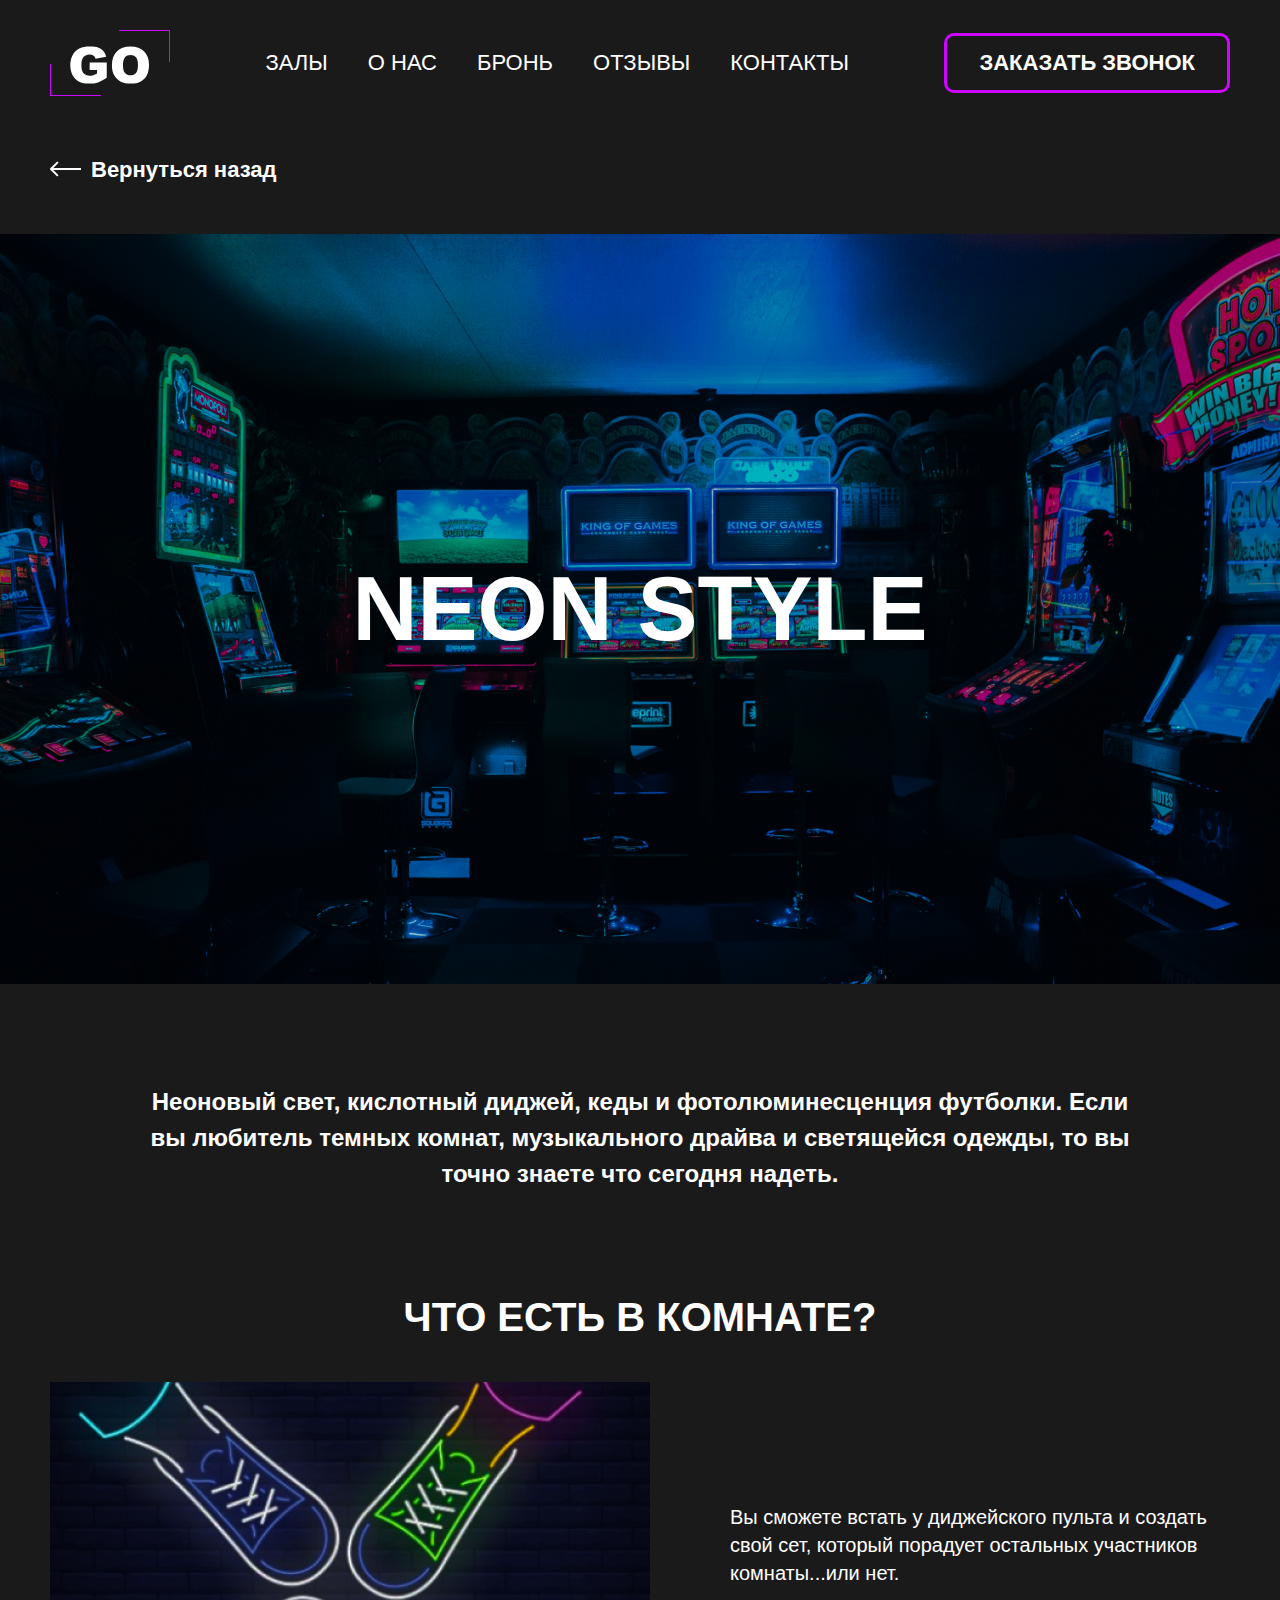
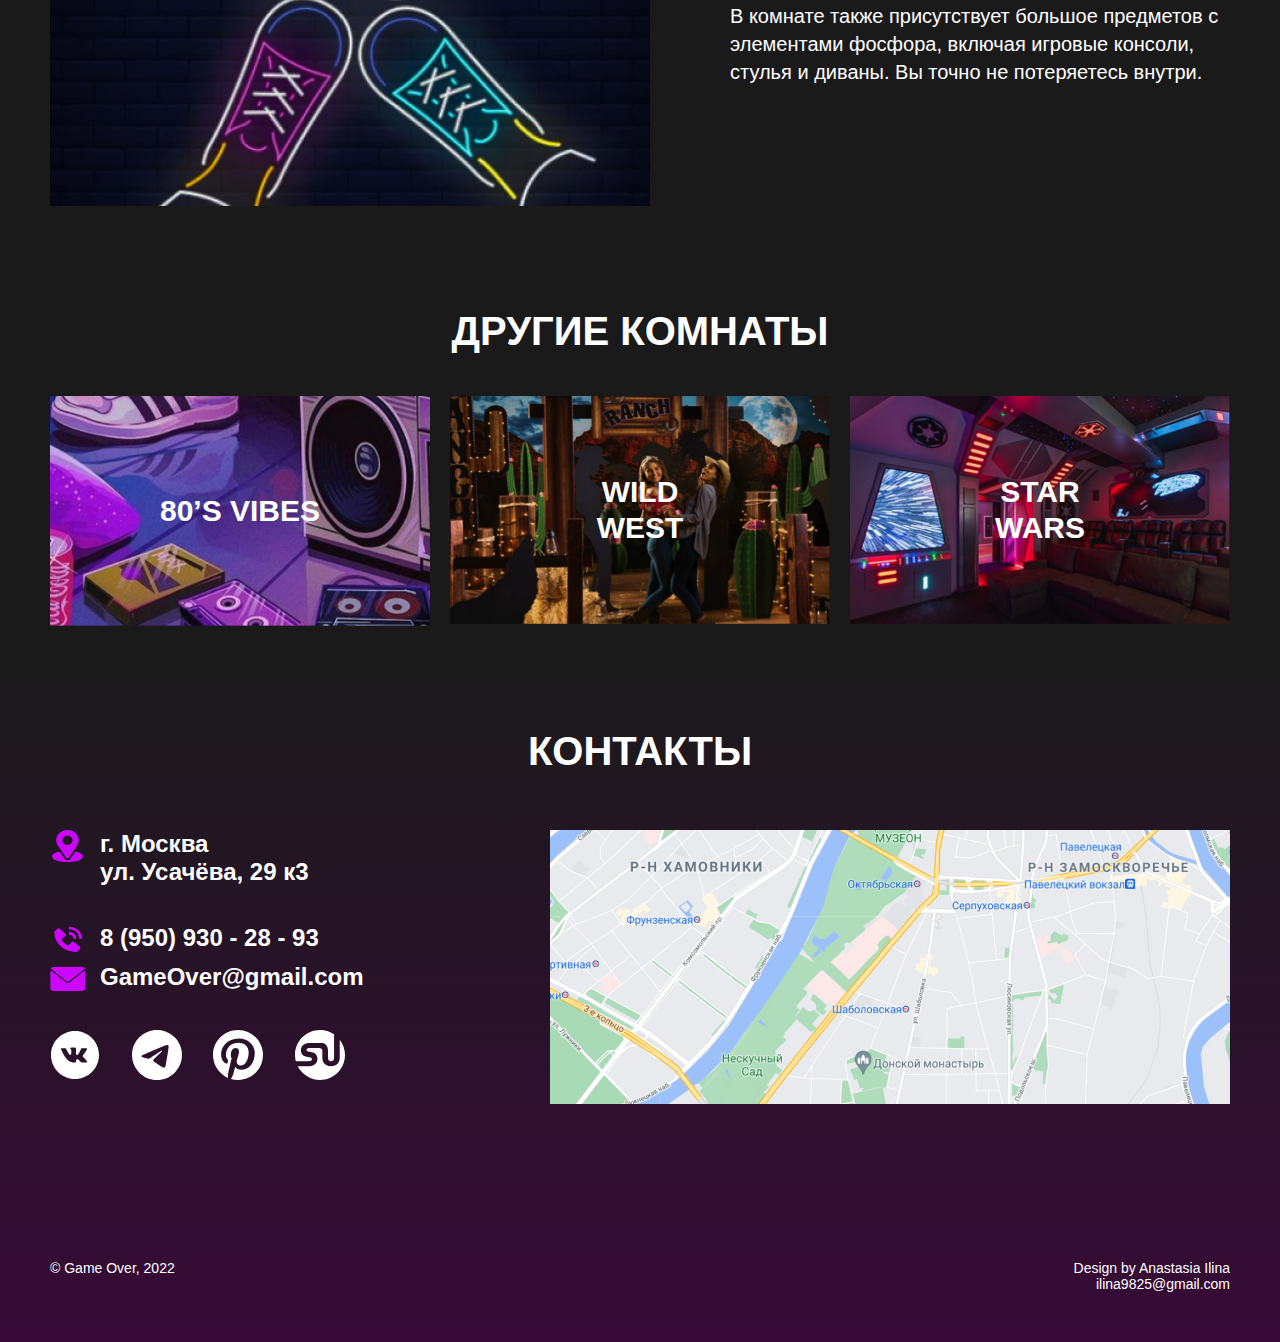
==== neonstyle.html @ b6113f1c "end room" ====
<!DOCTYPE html>
<html lang="ru">
  <head>
    <meta charset="UTF-8" />
    <meta name="viewport" content="width=device-width, initial-scale=1.0" />
    <link rel="icon" type="image/svg+xml" href="img/favicon.svg" />
    <link rel="icon" type="image/png" href="img/favicon.png" />
    <link rel="stylesheet" href="css/style.css" />
    <title>GO</title>
  </head>
  <body>
    <header class="header-room">
      <div class="container">
        <nav class="header-room__nav">
          <img class="header-room__img" src="img/logo-header.svg" alt="Логотип GO" />
          <ul class="header-room__list">
            <li><a class="header-room__link" href="index.html#halls">Залы</a></li>
            <li><a class="header-room__link" href="index.html#about">О нас</a></li>
            <li><a class="header-room__link" href="index.html#reserve">Бронь</a></li>
            <li><a class="header-room__link" href="index.html#reviews">Отзывы</a></li>
            <li><a class="header-room__link" href="index.html#contacts">Контакты</a></li>
          </ul>
          <button class="header-room__button" href="#">Заказать звонок</button>
        </nav>
        <a class="goto" href="index.html">Вернуться назад</a>
      </div>
    </header>

    <main>
      <section class="banner-room">
        <h2 class="banner-room__title banner-room__title_neon">neon style</h2>
        <div class="container">
          <p class="banner-room__text">
            Неоновый свет, кислотный диджей, кеды и фотолюминесценция футболки. Если вы любитель темных комнат, музыкального драйва и светящейся одежды, то вы точно знаете что сегодня надеть.
          </p>
        </div>
      </section>

      <section class="available-room">
        <div class="container">
          <h2 class="available-room__title title">Что есть в комнате?</h2>
          <div class="available-room__content">
            <div class="available-room__picture">
              <img class="available-room__img" src="img/room/neon_s.jpg" alt="" />
            </div>
            <div class="available-room__block">
              <p class="available-room__text">Вы сможете встать у диджейского пульта и создать свой сет, который порадует остальных участников комнаты...или нет.</p>
              <p class="available-room__text">В комнате также присутствует большое предметов с элементами фосфора, включая игровые консоли, стулья и диваны. Вы точно не потеряетесь внутри.</p>
            </div>
          </div>
        </div>
      </section>

      <section class="room">
        <div class="container">
          <h2 class="room__title title">Другие комнаты</h2>
          <ul class="room__list">
            <li class="room__item">
              <a class="room__link room__link_vibes" href="vibes.html">80’s vibes</a>
            </li>
            <li class="room__item">
              <a class="room__link room__link_wild" href="wildwest.html">Wild<span class="room__span"> west</span></a>
            </li>
            <li class="room__item">
              <a class="room__link room__link_star" href="starwars.html">Star<span class="room__span">wars</span></a>
            </li>
          </ul>
        </div>
      </section>
    </main>
    <footer class="footer" id="contacts">
      <div class="container">
        <h2 class="footer__title title">Контакты</h2>

        <div class="footer__block">
          <div class="footer__contacts">
            <address class="footer__address address">
              <p class="address__link address__contacts address__contacts_bg_cart">г. Москва ул.&nbsp;Усачёва,&nbsp;29 к3</p>
              <a class="address__link address__contacts address__contacts_bg_tel" href="tel:89509302893">8 (950) 930 - 28 - 93</a>
              <a class="address__link address__contacts address__contacts_bg_mail" href="mailto:gameover@gmail.com">GameOver@gmail.com</a>
            </address>

            <ul class="social">
              <li class="social__item">
                <a class="social__link" href="#">
                  <svg width="50" height="50" viewbox="0 0 50 50" fill="currentColor" xmlns="http://www.w3.org/2000/svg">
                    <path
                      d="M24.9999 1C11.7449 1 0.999878 11.745 0.999878 25C0.999878 38.255 11.7449 49 24.9999 49C38.2549 49 48.9999 38.255 48.9999 25C48.9999 11.745 38.2549 1 24.9999 1ZM34.2299 28.0775C34.2299 28.0775 36.3524 30.1725 36.8749 31.145C36.8899 31.165 36.8974 31.185 36.9024 31.195C37.1149 31.5525 37.1649 31.83 37.0599 32.0375C36.8849 32.3825 36.2849 32.5525 36.0799 32.5675H32.3299C32.0699 32.5675 31.5249 32.5 30.8649 32.045C30.3574 31.69 29.8574 31.1075 29.3699 30.54C28.6424 29.695 28.0124 28.965 27.3774 28.965C27.2967 28.9649 27.2166 28.9775 27.1399 29.0025C26.6599 29.1575 26.0449 29.8425 26.0449 31.6675C26.0449 32.2375 25.5949 32.565 25.2774 32.565H23.5599C22.9749 32.565 19.9274 32.36 17.2274 29.5125C13.9224 26.025 10.9474 19.03 10.9224 18.965C10.7349 18.5125 11.1224 18.27 11.5449 18.27H15.3324C15.8374 18.27 16.0024 18.5775 16.1174 18.85C16.2524 19.1675 16.7474 20.43 17.5599 21.85C18.8774 24.165 19.6849 25.105 20.3324 25.105C20.4538 25.1036 20.573 25.0727 20.6799 25.015C21.5249 24.545 21.3674 21.5325 21.3299 20.9075C21.3299 20.79 21.3274 19.56 20.8949 18.97C20.5849 18.5425 20.0574 18.38 19.7374 18.32C19.8669 18.1413 20.0375 17.9964 20.2349 17.8975C20.8149 17.6075 21.8599 17.565 22.8974 17.565H23.4749C24.5999 17.58 24.8899 17.6525 25.2974 17.755C26.1224 17.9525 26.1399 18.485 26.0674 20.3075C26.0449 20.825 26.0224 21.41 26.0224 22.1C26.0224 22.25 26.0149 22.41 26.0149 22.58C25.9899 23.5075 25.9599 24.56 26.6149 24.9925C26.7003 25.0461 26.799 25.0746 26.8999 25.075C27.1274 25.075 27.8124 25.075 29.6674 21.8925C30.2395 20.8681 30.7366 19.8037 31.1549 18.7075C31.1924 18.6425 31.3024 18.4425 31.4324 18.365C31.5283 18.3161 31.6347 18.2912 31.7424 18.2925H36.1949C36.6799 18.2925 37.0124 18.365 37.0749 18.5525C37.1849 18.85 37.0549 19.7575 35.0224 22.51L34.1149 23.7075C32.2724 26.1225 32.2724 26.245 34.2299 28.0775Z"
                    />
                  </svg>
                </a>
              </li>

              <li class="social__item">
                <a class="social__link" href="#">
                  <svg width="50" height="50" viewbox="0 0 50 50" fill="currentColor" xmlns="http://www.w3.org/2000/svg">
                    <path
                      d="M49.9999 25C49.9999 31.6304 47.366 37.9893 42.6775 42.6777C37.9891 47.3661 31.6303 50 24.9999 50C18.3695 50 12.0106 47.3661 7.32221 42.6777C2.6338 37.9893 -0.00012207 31.6304 -0.00012207 25C-0.00012207 18.3696 2.6338 12.0107 7.32221 7.32233C12.0106 2.63392 18.3695 0 24.9999 0C31.6303 0 37.9891 2.63392 42.6775 7.32233C47.366 12.0107 49.9999 18.3696 49.9999 25ZM25.8968 18.4563C23.4655 19.4688 18.603 21.5625 11.3155 24.7375C10.1343 25.2062 9.51238 25.6687 9.45613 26.1187C9.36238 26.8781 10.3155 27.1781 11.6124 27.5875L12.1593 27.7594C13.4343 28.175 15.153 28.6594 16.0436 28.6781C16.8561 28.6969 17.7593 28.3656 18.7561 27.6781C25.5655 23.0813 29.0811 20.7594 29.2999 20.7094C29.4561 20.6719 29.6749 20.6281 29.8186 20.7594C29.9655 20.8875 29.9499 21.1344 29.9343 21.2C29.8405 21.6031 26.0999 25.0781 24.1655 26.8781C23.5624 27.4406 23.1343 27.8375 23.0468 27.9281C22.8541 28.125 22.6582 28.3188 22.4593 28.5094C21.2718 29.6531 20.3843 30.5094 22.5061 31.9094C23.528 32.5844 24.3468 33.1375 25.1624 33.6937C26.0499 34.3 26.9374 34.9031 28.0874 35.6594C28.378 35.8469 28.6593 36.05 28.9311 36.2437C29.9655 36.9812 30.8999 37.6437 32.0468 37.5375C32.7155 37.475 33.4061 36.85 33.7561 34.975C34.5843 30.5469 36.2124 20.9562 36.5874 17.0031C36.6103 16.6745 36.5966 16.3444 36.5468 16.0187C36.5173 15.756 36.3902 15.5139 36.1905 15.3406C35.9062 15.1443 35.5672 15.0427 35.2218 15.05C34.2843 15.0656 32.8374 15.5688 25.8968 18.4563Z"
                    />
                  </svg>
                </a>
              </li>

              <li class="social__item">
                <a class="social__link" href="#">
                  <svg width="50" height="50" viewbox="0 0 50 50" fill="currentColor" xmlns="http://www.w3.org/2000/svg">
                    <path
                      d="M25.0005 0C11.1947 0 -0.000152588 11.1936 -0.000152588 25.0006C-0.000152588 35.2378 6.15562 44.0314 14.9646 47.8981C14.8941 46.1526 14.9511 44.0558 15.3998 42.159C15.8806 40.1282 18.6165 28.5359 18.6165 28.5359C18.6165 28.5359 17.8178 26.9397 17.8178 24.5808C17.8178 20.8763 19.9652 18.1077 22.6383 18.1077C24.912 18.1077 26.0107 19.8154 26.0107 21.8609C26.0107 24.1468 24.5537 27.5635 23.8037 30.7327C23.1768 33.3859 25.1338 35.5481 27.7498 35.5481C32.4864 35.5481 35.6761 29.4647 35.6761 22.2558C35.6761 16.7782 31.9864 12.6769 25.2742 12.6769C17.6902 12.6769 12.9659 18.3321 12.9659 24.6487C12.9659 26.8282 13.6082 28.3635 14.6146 29.5513C15.0768 30.0981 15.1409 30.318 14.9736 30.9462C14.8537 31.4058 14.5781 32.5128 14.4646 32.9519C14.2986 33.5853 13.7857 33.8109 13.2127 33.5776C9.71972 32.1513 8.0928 28.3263 8.0928 24.0263C8.0928 16.9237 14.0819 8.40898 25.9601 8.40898C35.5056 8.40898 41.7877 15.316 41.7877 22.732C41.7877 32.5378 36.3351 39.8647 28.2979 39.8647C25.5998 39.8647 23.0607 38.4051 22.1909 36.7487C22.1909 36.7487 20.7396 42.5077 20.4325 43.6218C19.9024 45.5494 18.8646 47.4763 17.9159 48.9769C20.2162 49.6571 22.6024 50.0025 25.0011 50.0026C38.8063 50.0013 49.9998 38.8071 49.9998 25.0006C49.9998 11.1936 38.8063 0 25.0005 0Z"
                    />
                  </svg>
                </a>
              </li>

              <li class="social__item">
                <a class="social__link" href="#">
                  <svg width="50" height="50" viewbox="0 0 50 50" fill="currentColor" xmlns="http://www.w3.org/2000/svg">
                    <path
                      fill-rule="evenodd"
                      clip-rule="evenodd"
                      d="M44.7441 9.66919C48.1583 14.0494 50.0085 19.4463 49.9999 24.9999C49.9999 38.8051 38.805 49.9999 25.0006 49.9999C15.2871 49.9999 6.86597 44.4576 2.72751 36.3647H13.6237C18.816 36.3647 22.4429 33.566 22.4429 29.0923C22.4429 19.6108 11.5051 23.4737 11.5051 20.1089C11.5051 18.4878 12.8057 17.898 15.1858 17.898H22.7692C24.8711 17.898 27.3435 18.275 27.3435 20.5685V28.1243C27.3435 33.5955 31.6159 36.364 36.0441 36.364C40.548 36.364 44.7435 33.5955 44.7435 28.1243V9.66919H44.7441Z"
                    />
                    <path
                      fill-rule="evenodd"
                      clip-rule="evenodd"
                      d="M25.0005 2.43241e-05C30.0173 -0.00698868 34.919 1.50262 39.0626 4.33079V28.3013C39.0626 29.9628 37.7037 31.3224 36.0447 31.3224C34.3838 31.3224 33.0261 29.9628 33.0261 28.3013V21.1186C33.0261 15.3846 30.1242 12.9994 26.3447 12.9994H14.0441C9.59088 12.9994 5.89665 15.834 5.89665 20.3289C5.89665 22.6289 6.8819 25.9994 11.5415 26.8353C15.337 27.5186 16.8351 27.3199 16.8351 29.3506C16.8351 31.3224 14.6261 31.3224 11.7101 31.3224H0.808189C0.269676 29.2582 -0.0019826 27.1334 -0.000143311 25C-0.000143311 11.1981 11.196 2.43241e-05 25.0005 2.43241e-05Z"
                    />
                  </svg>
                </a>
              </li>
            </ul>
          </div>
          <div class="footer__picture">
            <img class="footer__img" src="img/map.jpg" alt="карта" />
          </div>
        </div>
        <div class="copyright">
          <p class="footer__text">© Game Over, 2022</p>
          <div class="copyright__block">
            <p class="footer__text">Design by Anastasia Ilina</p>
            <p class="footer__text">ilina9825@gmail.com</p>
          </div>
        </div>
      </div>
    </footer>
  </body>
</html>
---- css/style.css ----
@import "var.css";
@import "normalize.css";
@import "global.css";
@import "header.css";
@import "banner.css";
@import "promo.css";
@import "halls.css";
@import "reserve.css";
@import "about.css";
@import "reviews.css";
@import "questions.css";
@import "footer.css";
@import "header-room.css";
@import "banner-room.css";
@import "available-room.css";
@import "room.css";
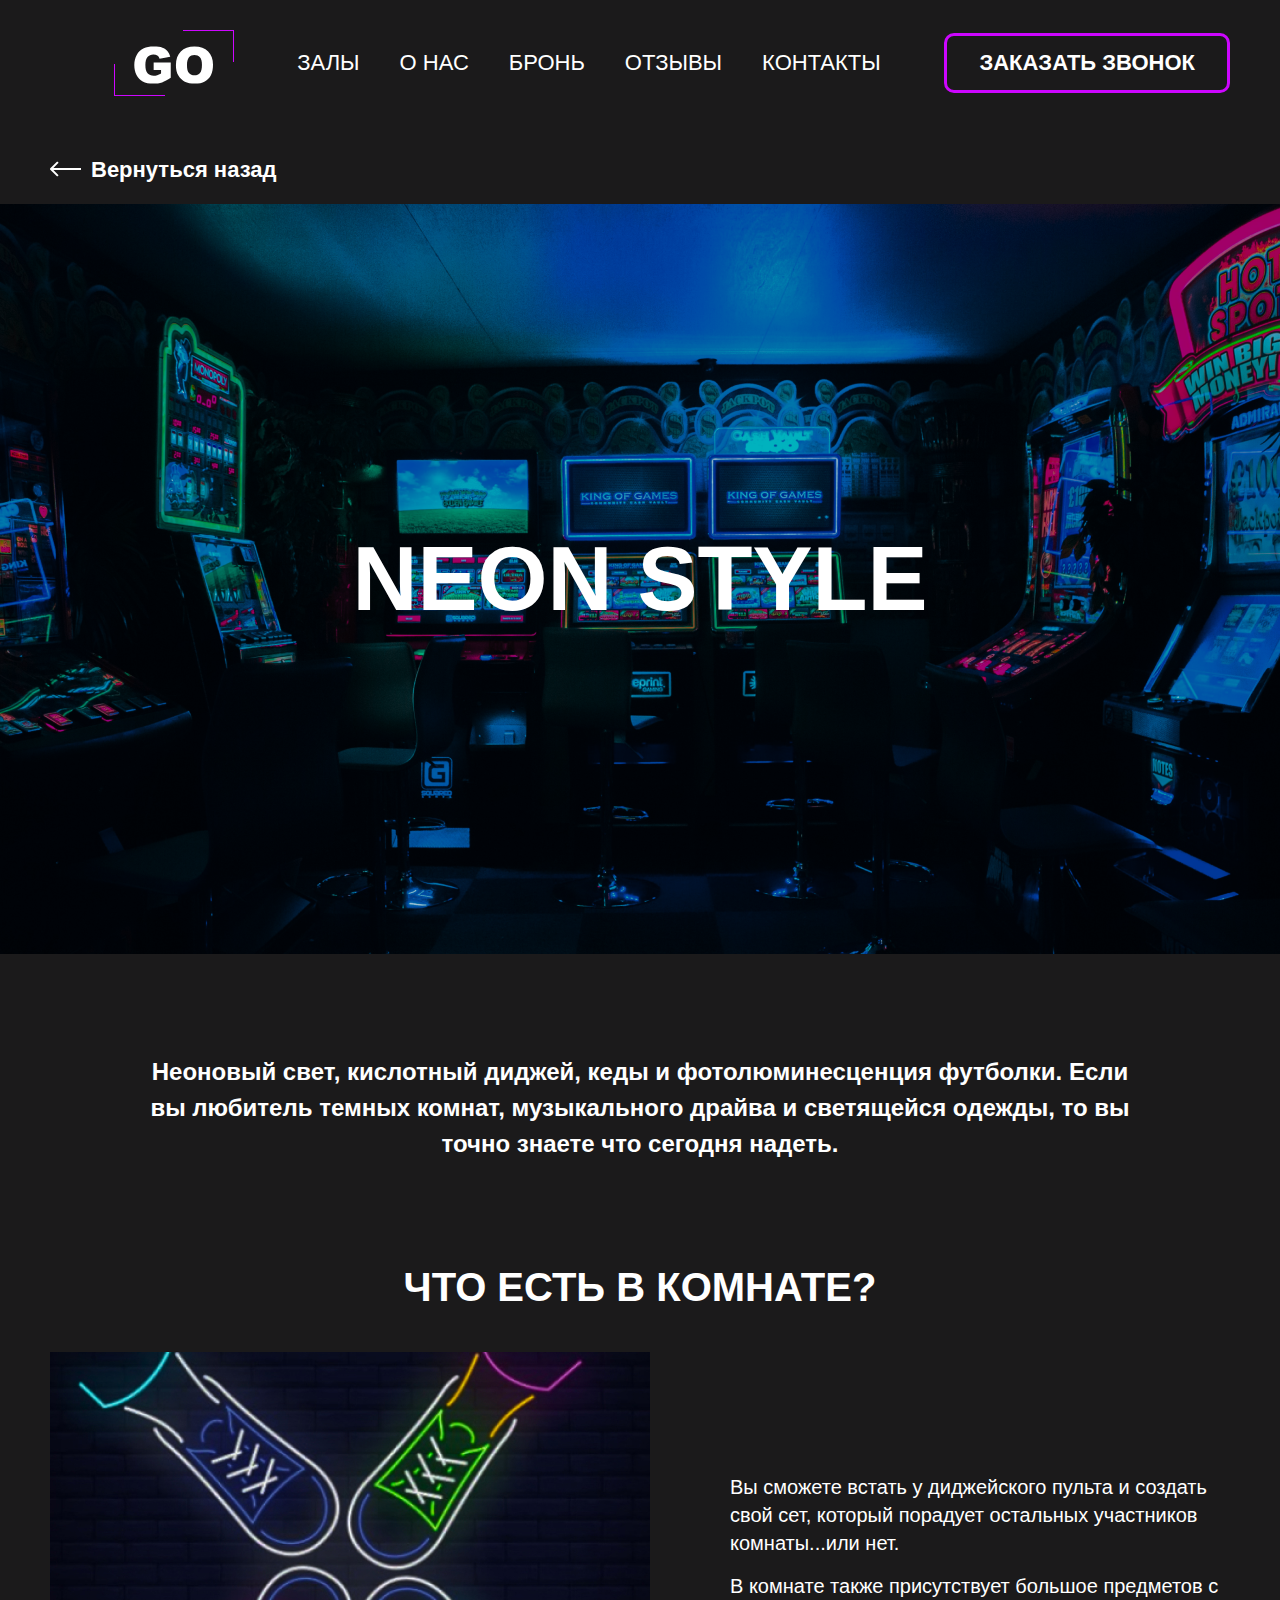
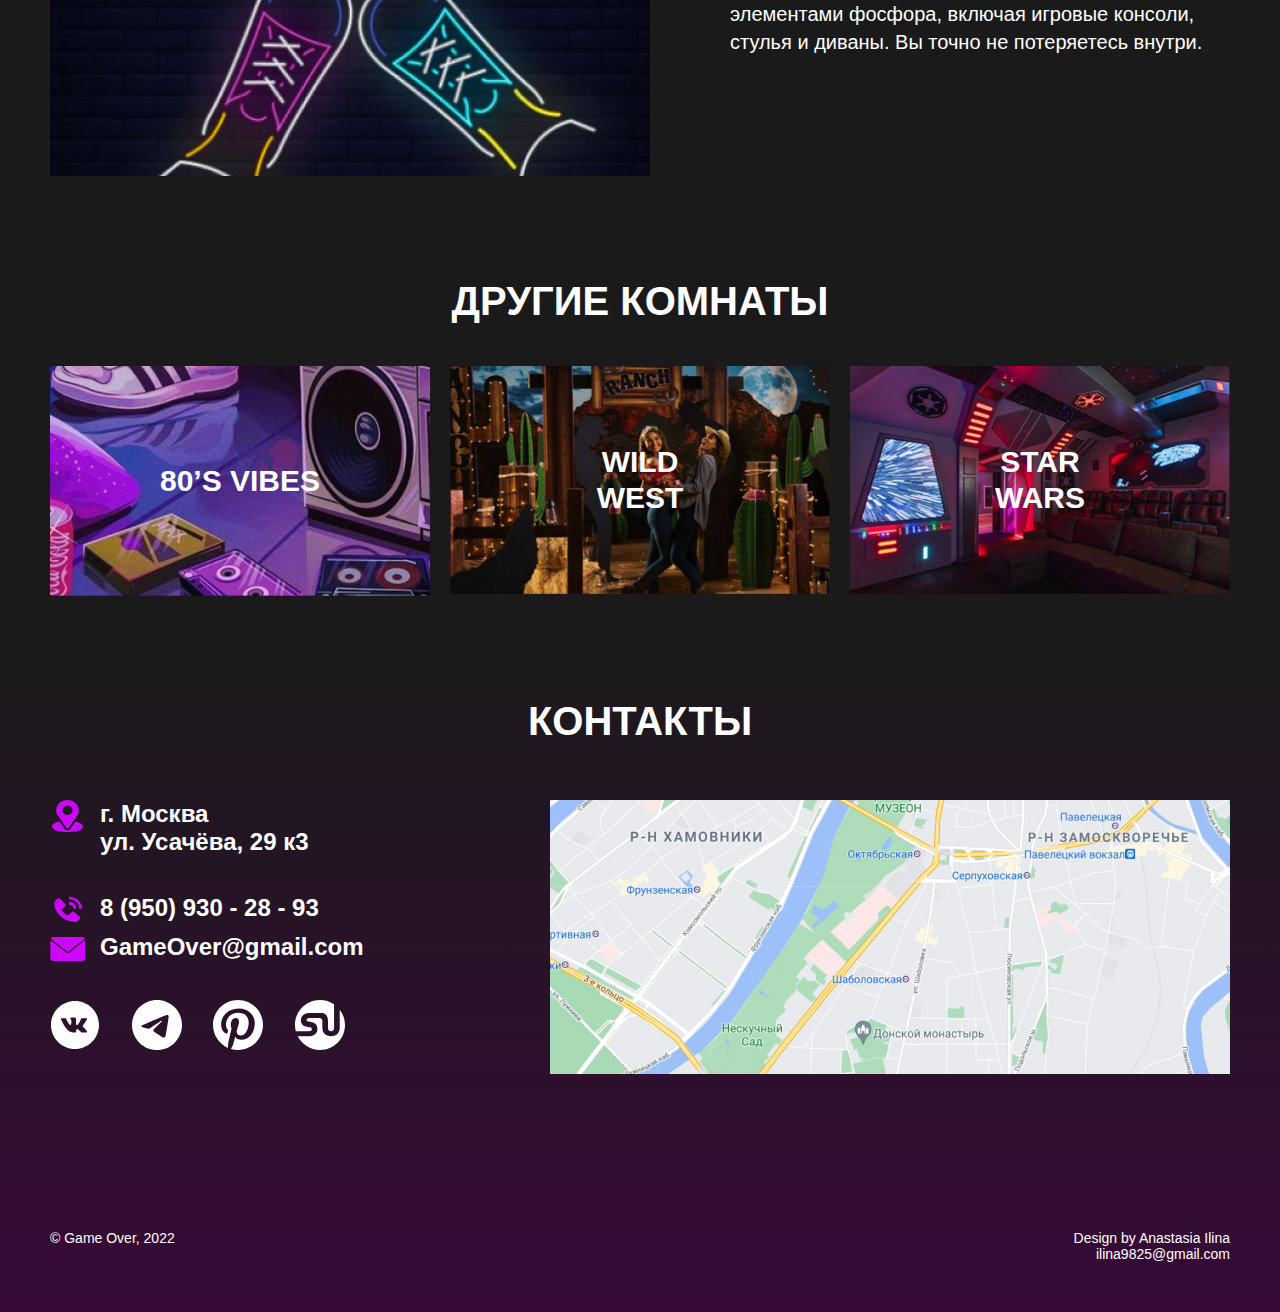
==== commit 5c89a698: "фдаптив room" ====
--- a/neonstyle.html
+++ b/neonstyle.html
@@ -12,6 +12,7 @@
     <header class="header-room">
       <div class="container">
         <nav class="header-room__nav">
+          <button class="header-room__burger"><span></span><span></span><span></span></button>
           <img class="header-room__img" src="img/logo-header.svg" alt="Логотип GO" />
           <ul class="header-room__list">
             <li><a class="header-room__link" href="index.html#halls">Залы</a></li>
@@ -56,6 +57,7 @@
           <h2 class="room__title title">Другие комнаты</h2>
           <ul class="room__list">
             <li class="room__item">
+              <a class="room__link room__link_vibes80" href="vibes.html">80’s<span class="room__span">vibes</span></a>
               <a class="room__link room__link_vibes" href="vibes.html">80’s vibes</a>
             </li>
             <li class="room__item">
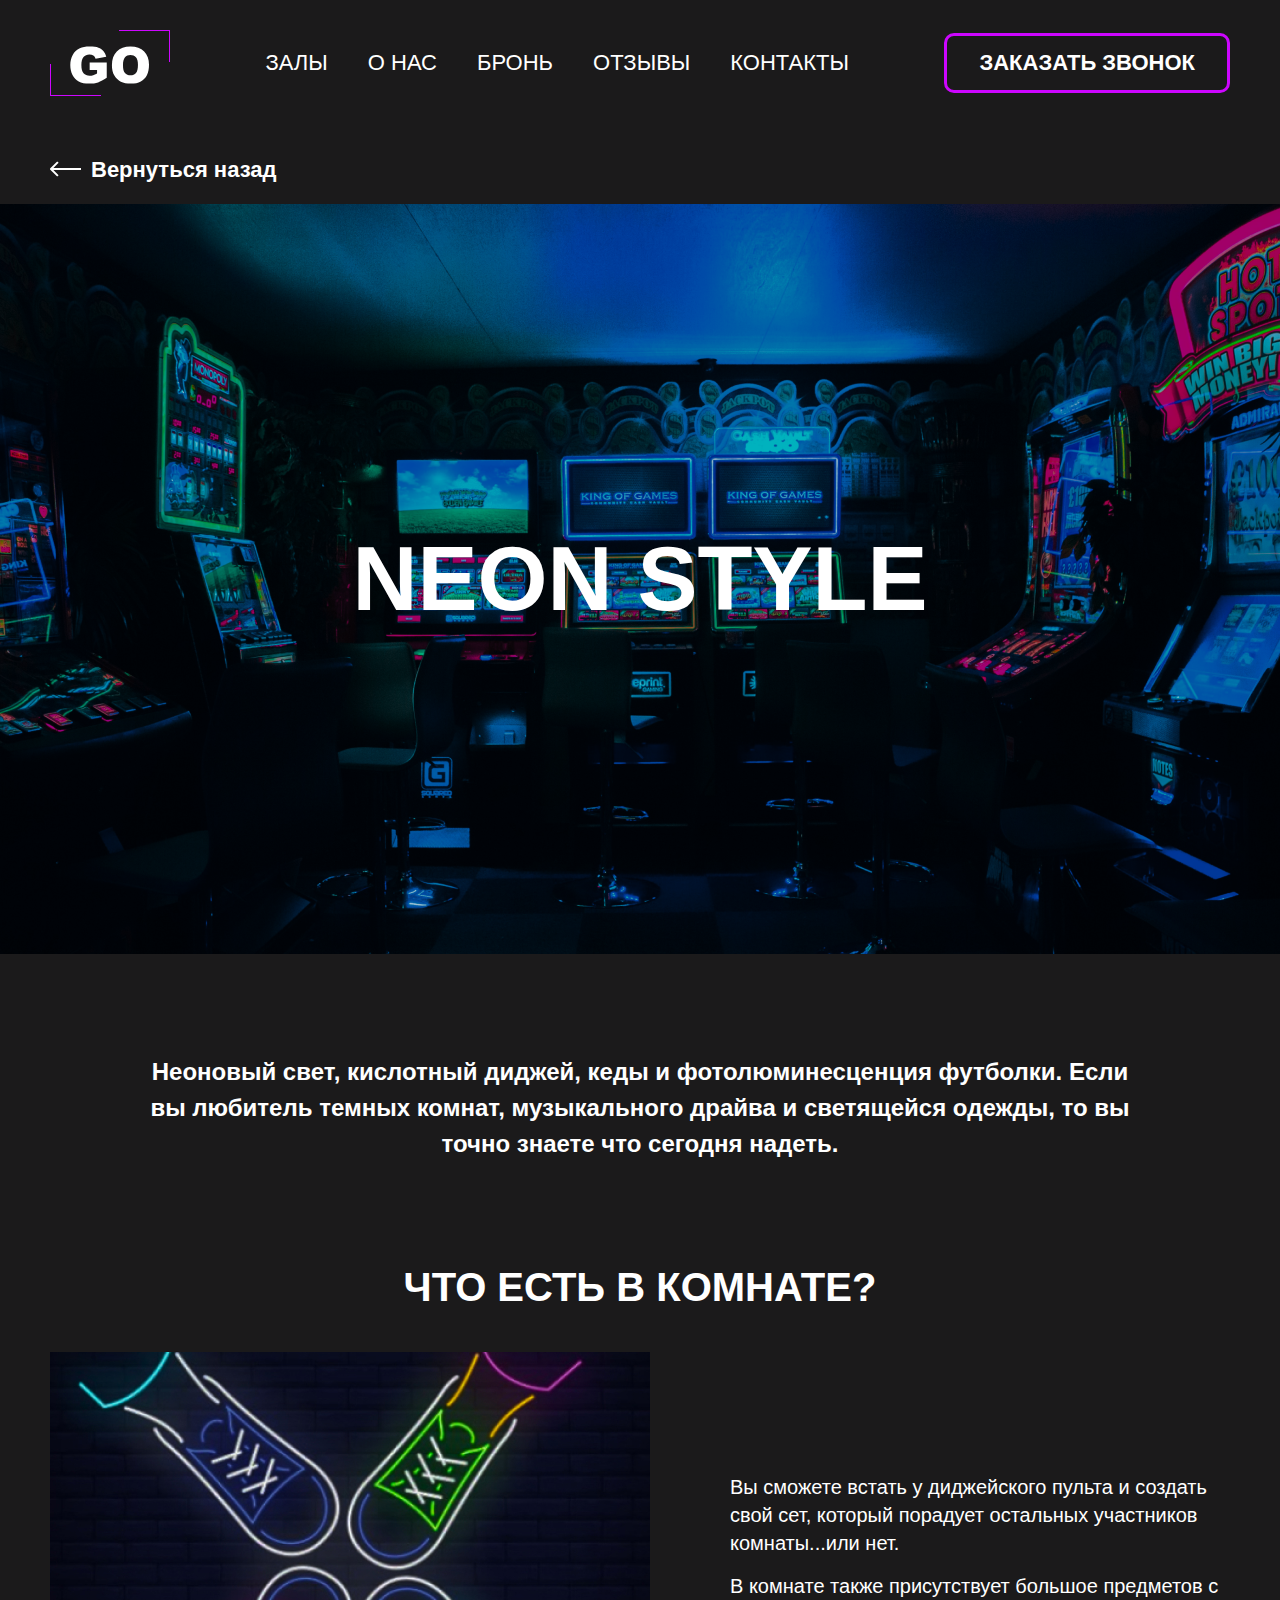
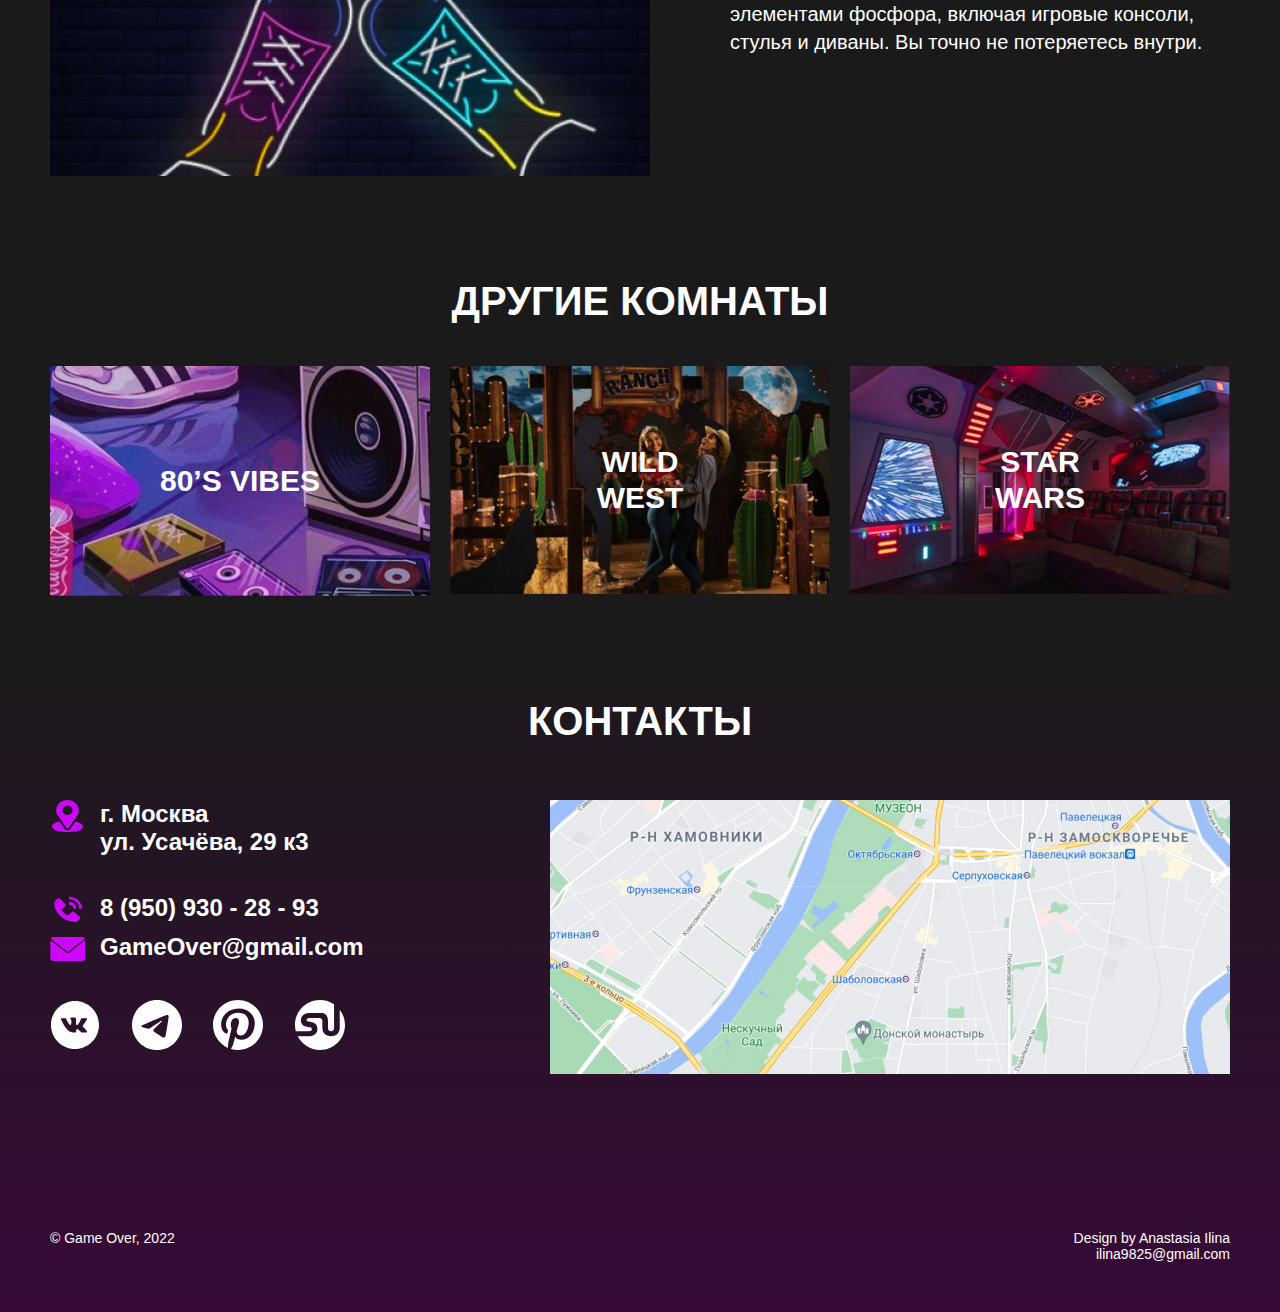
==== commit 24560a0b: "правки 2-й" ====
--- a/neonstyle.html
+++ b/neonstyle.html
@@ -12,7 +12,7 @@
     <header class="header-room">
       <div class="container">
         <nav class="header-room__nav">
-          <button class="header-room__burger"><span></span><span></span><span></span></button>
+          <button class="burger"><span></span><span></span><span></span></button>
           <img class="header-room__img" src="img/logo-header.svg" alt="Логотип GO" />
           <ul class="header-room__list">
             <li><a class="header-room__link" href="index.html#halls">Залы</a></li>
